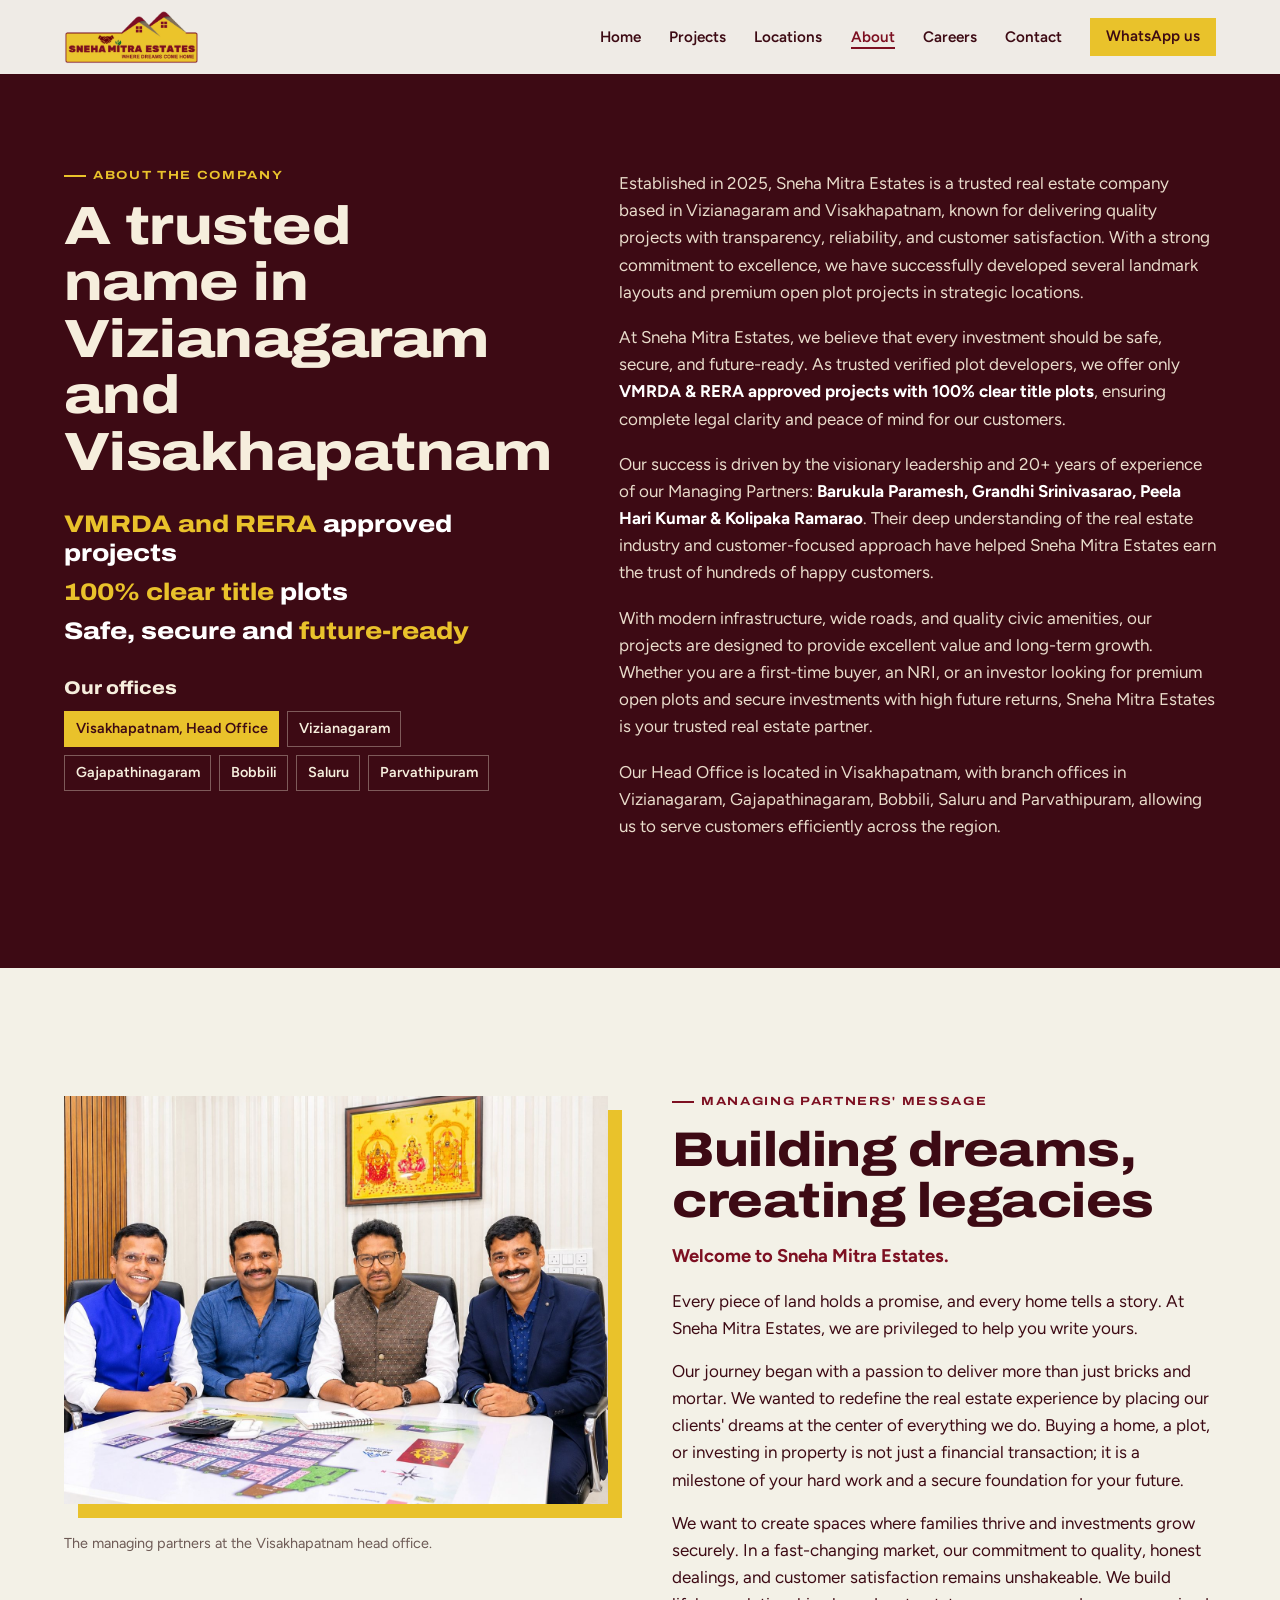
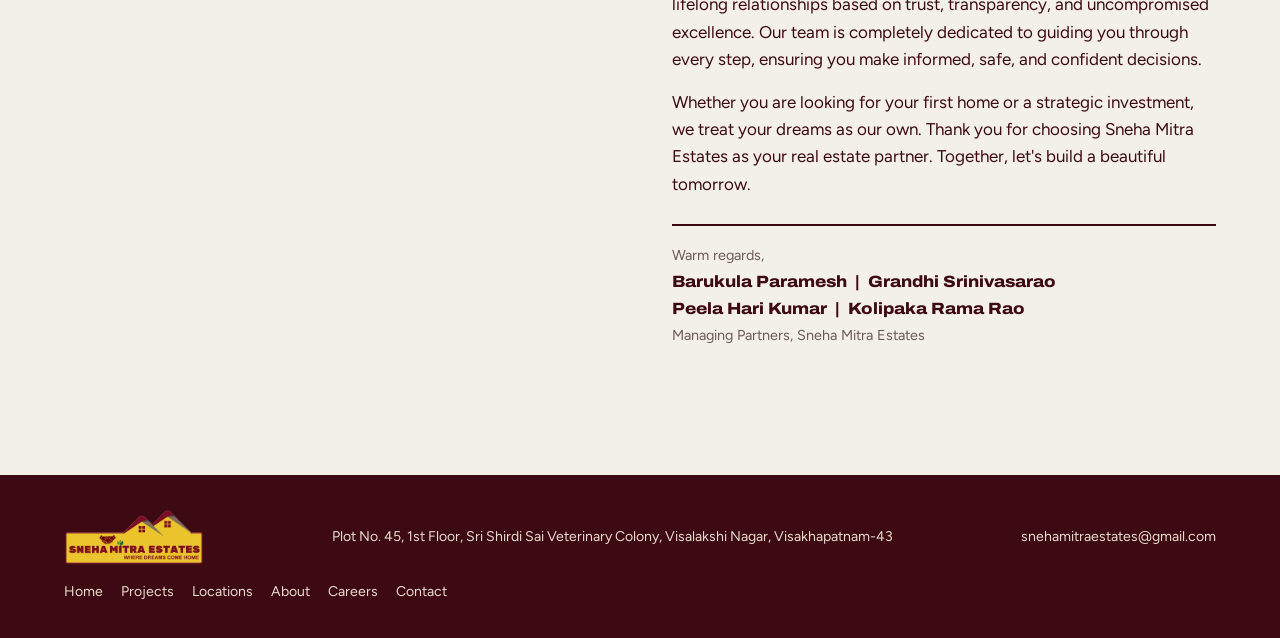
==== about.html @ 113b8b8a "initializing the multipage with admin panel" ====
<!DOCTYPE html>
<html lang="en">
<head>
<meta charset="utf-8">
<meta name="viewport" content="width=device-width, initial-scale=1">
<title>About Sneha Mitra Estates</title>
<meta name="description" content="About Sneha Mitra Estates and a message from its managing partners.">
<link rel="icon" type="image/png" href="favicon.png">
<link rel="preconnect" href="https://fonts.googleapis.com">
<link rel="preconnect" href="https://fonts.gstatic.com" crossorigin>
<link href="https://fonts.googleapis.com/css2?family=Archivo:wdth,wght@100..125,400..900&family=Figtree:wght@400;500;600;700&display=swap" rel="stylesheet">
<link rel="stylesheet" href="site.css">
</head>
<body>

<header class="top solid" id="top">
  <a class="logo" href="index.html" aria-label="Sneha Mitra Estates, home"><img src="assets/logo.png" alt="Sneha Mitra Estates. Where dreams come home"></a>
  <button type="button" class="btn line menu" id="menu" aria-expanded="false" aria-controls="nav">Menu</button>
  <nav aria-label="Main" id="nav">
    <a href="index.html">Home</a>
    <a href="projects.html">Projects</a>
    <a href="locations.html">Locations</a>
    <a href="about.html" aria-current="page">About</a>
    <a href="careers.html">Careers</a>
    <a href="contact.html">Contact</a>
    <a class="btn alt" href="https://wa.me/919885136338" target="_blank" rel="noopener">WhatsApp us</a>
  </nav>
</header>

<main>
<section class="band first" id="about">
  <div class="wrap cols">
    <div>
      <div class="head" style="margin-bottom:0">
        <span class="tag">About the company</span>
        <h1>A trusted name in Vizianagaram and Visakhapatnam</h1>
      </div>
      <div class="promise">
        <p><span>VMRDA and RERA</span> approved projects</p>
        <p><span>100% clear title</span> plots</p>
        <p>Safe, secure and <span>future-ready</span></p>
      </div>
      <div class="offices">
        <h3>Our offices</h3>
        <ul>
          <li class="ho">Visakhapatnam, Head Office</li>
          <li>Vizianagaram</li><li>Gajapathinagaram</li><li>Bobbili</li><li>Saluru</li><li>Parvathipuram</li>
        </ul>
      </div>
    </div>
    <div class="copy">
      <p>Established in 2025, Sneha Mitra Estates is a trusted real estate company based in Vizianagaram and Visakhapatnam, known for delivering quality projects with transparency, reliability, and customer satisfaction. With a strong commitment to excellence, we have successfully developed several landmark layouts and premium open plot projects in strategic locations.</p>
      <p>At Sneha Mitra Estates, we believe that every investment should be safe, secure, and future-ready. As trusted verified plot developers, we offer only <strong>VMRDA &amp; RERA approved projects with 100% clear title plots</strong>, ensuring complete legal clarity and peace of mind for our customers.</p>
      <p>Our success is driven by the visionary leadership and 20+ years of experience of our Managing Partners: <strong>Barukula Paramesh, Grandhi Srinivasarao, Peela Hari Kumar &amp; Kolipaka Ramarao</strong>. Their deep understanding of the real estate industry and customer-focused approach have helped Sneha Mitra Estates earn the trust of hundreds of happy customers.</p>
      <p>With modern infrastructure, wide roads, and quality civic amenities, our projects are designed to provide excellent value and long-term growth. Whether you are a first-time buyer, an NRI, or an investor looking for premium open plots and secure investments with high future returns, Sneha Mitra Estates is your trusted real estate partner.</p>
      <p>Our Head Office is located in Visakhapatnam, with branch offices in Vizianagaram, Gajapathinagaram, Bobbili, Saluru and Parvathipuram, allowing us to serve customers efficiently across the region.</p>
    </div>
  </div>
</section>

<section class="band" id="partners">
  <div class="wrap cols">
    <figure class="rv">
      <img src="assets/partners.jpg" alt="The four managing partners of Sneha Mitra Estates seated at the office table with the Vishnu Soudha layout plan" loading="lazy">
      <figcaption>The managing partners at the Visakhapatnam head office.</figcaption>
    </figure>
    <div class="letter">
      <span class="tag">Managing partners' message</span>
      <h2>Building dreams, creating legacies</h2>
      <p class="open">Welcome to Sneha Mitra Estates.</p>
      <p>Every piece of land holds a promise, and every home tells a story. At Sneha Mitra Estates, we are privileged to help you write yours.</p>
      <p>Our journey began with a passion to deliver more than just bricks and mortar. We wanted to redefine the real estate experience by placing our clients' dreams at the center of everything we do. Buying a home, a plot, or investing in property is not just a financial transaction; it is a milestone of your hard work and a secure foundation for your future.</p>
      <p>We want to create spaces where families thrive and investments grow securely. In a fast-changing market, our commitment to quality, honest dealings, and customer satisfaction remains unshakeable. We build lifelong relationships based on trust, transparency, and uncompromised excellence. Our team is completely dedicated to guiding you through every step, ensuring you make informed, safe, and confident decisions.</p>
      <p>Whether you are looking for your first home or a strategic investment, we treat your dreams as our own. Thank you for choosing Sneha Mitra Estates as your real estate partner. Together, let's build a beautiful tomorrow.</p>
      <div class="sign">
        <span>Warm regards,</span>
        <b>Barukula Paramesh &nbsp;|&nbsp; Grandhi Srinivasarao</b>
        <b>Peela Hari Kumar &nbsp;|&nbsp; Kolipaka Rama Rao</b>
        <span>Managing Partners, Sneha Mitra Estates</span>
      </div>
    </div>
  </div>
</section>
</main>

<footer>
  <img src="assets/logo.png" alt="Sneha Mitra Estates">
  <span>Plot No. 45, 1st Floor, Sri Shirdi Sai Veterinary Colony, Visalakshi Nagar, Visakhapatnam-43</span>
  <span>snehamitraestates@gmail.com</span>
  <nav aria-label="Footer"><a href="index.html">Home</a><a href="projects.html">Projects</a><a href="locations.html">Locations</a><a href="about.html">About</a><a href="careers.html">Careers</a><a href="contact.html">Contact</a></nav>
</footer>

<dialog class="zoom" id="zoom" aria-label="Enlarged image">
  <div class="scroll"><img alt=""></div>
  <button type="button" class="btn alt" id="zoom-x">Close</button>
</dialog>

<script src="site.js"></script>
</body>
</html>
---- site.css ----
/* Layout idea: a surveyor's layout sheet. Pale plan-paper ground, maroon ink, the yellow of the
   signboard used as solid blocks, plot-pink and plot-cream borrowed from the layout plan legend. */
:root{
  color-scheme:light;
  --paper:#f3f1e7;
  --sheet:#fbfaf4;
  --ink:#3d0a14;
  --maroon:#7d1022;
  --sign:#e9c22b;
  --leaf:#2f6b3c;
  --plot-pink:#f3cdc2;
  --plot-cream:#f1e6c2;
  --line:rgba(61,10,20,.18);
  --muted:#6d5a55;
  --display:"Archivo","Arial Narrow",Arial,sans-serif;
  --body:"Figtree","Segoe UI",system-ui,sans-serif;
  --gutter:clamp(16px,5vw,72px);
}
*{box-sizing:border-box}
html{scroll-behavior:smooth}
body{margin:0;background:var(--paper);color:var(--ink);font:400 17px/1.6 var(--body);-webkit-font-smoothing:antialiased}
img,video{max-width:100%;display:block}
a{color:inherit}
h1,h2,h3{font-family:var(--display);font-stretch:118%;font-weight:800;line-height:1.05;margin:0;text-wrap:balance;letter-spacing:-.01em}
h1{font-size:clamp(2.3rem,5.4vw,4.4rem)}
h2{font-size:clamp(1.9rem,3.8vw,3.1rem)}
h3{font-size:1.15rem;font-stretch:112%;letter-spacing:0}
p{margin:0}
:focus-visible{outline:3px solid var(--sign);outline-offset:3px}
.tag{font:700 .74rem/1 var(--display);font-stretch:120%;letter-spacing:.14em;text-transform:uppercase;color:var(--maroon);display:inline-flex;align-items:center;gap:.6em}
.tag::before{content:"";width:22px;height:2px;background:currentColor}
.btn{display:inline-flex;align-items:center;gap:.55em;font:700 .95rem/1 var(--body);padding:.95em 1.3em;background:var(--maroon);color:#fff;text-decoration:none;border:0;cursor:pointer;transition:background .2s,transform .2s}
.btn:hover{background:var(--ink);transform:translateY(-1px)}
.btn.alt{background:var(--sign);color:var(--ink)}
.btn.alt:hover{background:#f4d450}
.btn.line{background:transparent;color:var(--ink);box-shadow:inset 0 0 0 2px var(--ink)}
.btn.line:hover{background:var(--ink);color:#fff}

/* header */
.top{position:fixed;inset:0 0 auto 0;z-index:50;display:flex;align-items:center;justify-content:space-between;gap:16px;padding:10px var(--gutter);background:rgba(251,250,244,.86);backdrop-filter:blur(8px);transition:background .3s,box-shadow .3s}
section[id]{scroll-margin-top:70px}
.top.solid{background:rgba(251,250,244,.94);backdrop-filter:blur(8px);box-shadow:0 1px 0 var(--line)}
.top .logo img{height:54px;width:auto}
.top nav{display:flex;align-items:center;gap:clamp(12px,2.2vw,30px)}
.top nav a{font-weight:600;font-size:.95rem;text-decoration:none}
.top nav a:not(.btn):hover{color:var(--maroon)}
.top nav .btn{padding:.75em 1.05em}
@media (max-width:820px){.top .logo img{height:44px}}

/* tour */
#tour{position:relative;height:660vh}
.stage{position:sticky;top:0;height:100vh;height:100svh;overflow:hidden;background:linear-gradient(#bfdcee,#f3e9d2)}
#scene{position:absolute;inset:0;width:100%;height:100%;display:block}
.panel{position:absolute;left:var(--gutter);bottom:clamp(28px,11vh,110px);width:min(430px,calc(100% - 2*var(--gutter) - 46px));background:var(--sheet);padding:26px 28px 28px;border-top:6px solid var(--sign);box-shadow:0 18px 50px rgba(61,10,20,.22);opacity:0;transform:translateY(18px);transition:opacity .45s,transform .45s;pointer-events:none;display:grid;gap:14px}
.panel.on{opacity:1;transform:none;pointer-events:auto}
.panel h1{font-size:clamp(2rem,4.2vw,3.2rem)}
.panel h2{font-size:clamp(1.6rem,2.8vw,2.2rem)}
.panel p{color:var(--muted)}
.panel ul{list-style:none;margin:2px 0 0;padding:0;display:flex;flex-wrap:wrap;gap:8px}
.panel li{font-size:.84rem;font-weight:600;padding:.35em .7em;background:var(--plot-cream)}
.panel li.pk{background:var(--plot-pink)}
.cue{display:flex;align-items:center;gap:10px;font-weight:700;font-size:.9rem;color:var(--maroon)}
.cue i{width:18px;height:28px;border:2px solid currentColor;border-radius:10px;position:relative}
.cue i::after{content:"";position:absolute;left:50%;top:5px;width:3px;height:6px;margin-left:-1.5px;background:currentColor;border-radius:2px;animation:cue 1.6s infinite}
@keyframes cue{0%{transform:none;opacity:1}80%,100%{transform:translateY(9px);opacity:0}}
.rail{position:absolute;right:calc(var(--gutter) - 6px);top:50%;transform:translateY(-50%);display:grid;gap:4px;z-index:3}
.rail button{all:unset;cursor:pointer;display:flex;align-items:center;justify-content:flex-end;gap:10px;padding:7px 6px;font:700 .72rem/1 var(--display);font-stretch:118%;letter-spacing:.12em;text-transform:uppercase;color:var(--ink)}
.rail button span{opacity:0;transform:translateX(6px);transition:.25s;background:var(--sheet);padding:.5em .7em}
.rail button::after{content:"";width:12px;height:12px;background:var(--sheet);box-shadow:0 0 0 2px var(--ink);transition:.25s}
.rail button:hover span,.rail button.on span,.rail button:focus-visible span{opacity:1;transform:none}
.rail button.on::after{background:var(--sign);transform:rotate(45deg)}
.note{position:absolute;right:var(--gutter);bottom:14px;font-size:.74rem;color:var(--ink);background:rgba(251,250,244,.8);padding:.3em .6em;z-index:2}
@media (max-width:700px){
  .panel{bottom:44px;padding:20px 20px 22px;gap:10px}
  .panel p{font-size:.95rem}
  .rail{top:96px;transform:none}
  .rail button span{display:none}
  .note{left:var(--gutter);right:auto;bottom:auto;top:84px;max-width:60%}
  .panel{bottom:22px}
}
/* no WebGL: the tour becomes a plain stack */
.no3d #tour{height:auto}
.no3d .stage{position:relative;height:auto;padding:120px var(--gutter) 60px;display:grid;gap:18px;background:var(--paper) url(assets/vs-villa.jpg) center/cover}
.no3d #scene,.no3d .rail,.no3d .note{display:none}
.no3d .panel{position:static;opacity:1;transform:none;pointer-events:auto;width:min(560px,100%)}

/* sections */
section.band{padding:clamp(64px,10vw,130px) var(--gutter)}
.wrap{max-width:1240px;margin:0 auto}
.head{display:grid;gap:16px;max-width:760px;margin-bottom:clamp(32px,5vw,60px)}
.lede{font-size:1.15rem;color:var(--muted);max-width:62ch}
.project{display:grid;grid-template-columns:minmax(0,1.1fr) minmax(0,1fr);gap:clamp(24px,4vw,60px);align-items:start;padding:clamp(28px,4vw,52px) 0;border-top:2px solid var(--ink)}
.project + .project{margin-top:clamp(30px,5vw,70px)}
.project .media{display:grid;gap:14px;position:sticky;top:90px}
.project video{width:100%;aspect-ratio:16/9;object-fit:cover;background:#222}
.thumbs{display:grid;grid-template-columns:repeat(3,minmax(0,1fr));gap:14px}
.thumbs button{all:unset;cursor:zoom-in;display:block;position:relative;background:var(--sheet);box-shadow:0 0 0 1px var(--line)}
.thumbs button:focus-visible{outline:3px solid var(--sign);outline-offset:3px}
.thumbs img{width:100%;aspect-ratio:4/3;object-fit:cover}
.thumbs span{display:block;font-size:.78rem;font-weight:700;padding:.55em .7em}
.project .info{display:grid;gap:22px}
.where{font-weight:600;color:var(--maroon)}
dl.facts{margin:0;display:grid;grid-template-columns:auto 1fr;gap:0}
dl.facts dt,dl.facts dd{margin:0;padding:.6em 0;border-bottom:1px solid var(--line);font-size:.95rem}
dl.facts dt{font-weight:700;padding-right:1.4em;white-space:nowrap}
dl.facts dd{font-variant-numeric:tabular-nums;overflow-wrap:anywhere}
.lists{display:grid;grid-template-columns:repeat(auto-fit,minmax(230px,1fr));gap:22px}
.lists h3{margin-bottom:10px;padding:.5em .7em;background:var(--plot-cream);display:inline-block}
.lists div:first-child h3{background:var(--plot-pink)}
.lists ul{margin:0;padding:0;list-style:none;display:grid;gap:7px;font-size:.95rem}
.lists li{padding-left:1.2em;position:relative}
.lists li::before{content:"";position:absolute;left:0;top:.6em;width:7px;height:7px;background:var(--maroon);transform:rotate(45deg)}
@media (max-width:900px){.project{grid-template-columns:1fr}.project .media{position:static}}

#about{background:var(--ink);color:#f6eedd}
#about .tag{color:var(--sign)}
#about .cols{display:grid;grid-template-columns:minmax(0,1fr) minmax(0,1.25fr);gap:clamp(28px,6vw,90px)}
#about .copy{display:grid;gap:18px;color:#e9dccb;max-width:62ch}
#about .copy strong{color:#fff}
.offices{margin-top:34px;display:grid;gap:12px}
.offices ul{list-style:none;margin:0;padding:0;display:flex;flex-wrap:wrap;gap:8px}
.offices li{padding:.45em .8em;font-weight:600;font-size:.9rem;box-shadow:inset 0 0 0 1px rgba(246,238,221,.35)}
.offices li.ho{background:var(--sign);color:var(--ink);box-shadow:none}
.promise{display:grid;gap:10px;margin-top:30px}
.promise p{font:800 clamp(1.2rem,2vw,1.5rem)/1.2 var(--display);font-stretch:116%;color:#fff}
.promise p span{color:var(--sign)}
@media (max-width:900px){#about .cols{grid-template-columns:1fr}}

#partners .cols{display:grid;grid-template-columns:minmax(0,1fr) minmax(0,1fr);gap:clamp(28px,5vw,70px);align-items:start}
#partners figure{margin:0;position:sticky;top:90px}
#partners figure img{width:100%;box-shadow:14px 14px 0 var(--sign)}
#partners figcaption{margin-top:28px;font-size:.9rem;color:var(--muted)}
.letter{display:grid;gap:16px;max-width:60ch}
.letter .open{font-weight:700;font-size:1.15rem;color:var(--maroon)}
.sign{margin-top:10px;padding-top:18px;border-top:2px solid var(--ink);display:grid;gap:4px}
.sign b{font:800 1.02rem/1.4 var(--display);font-stretch:112%}
.sign span{font-size:.9rem;color:var(--muted)}
@media (max-width:900px){#partners .cols{grid-template-columns:1fr}#partners figure{position:static}}

#contact{background:var(--sign)}
#contact .cols{display:grid;grid-template-columns:minmax(0,1fr) minmax(0,1fr);gap:clamp(28px,5vw,70px)}
#contact .tag{color:var(--ink)}
.reach{display:grid;gap:22px;align-content:start}
.reach h3{margin-bottom:6px}
.nums{list-style:none;margin:0;padding:0;display:flex;flex-wrap:wrap;gap:8px}
.nums a{display:inline-block;padding:.5em .8em;background:var(--sheet);font-weight:700;text-decoration:none;font-variant-numeric:tabular-nums}
.nums a:hover{background:#fff}
form.enq{background:var(--sheet);padding:clamp(22px,3vw,36px);display:grid;gap:14px;box-shadow:14px 14px 0 var(--ink)}
form.enq label{display:grid;gap:6px;font-weight:700;font-size:.88rem}
form.enq input,form.enq select,form.enq textarea{font:inherit;font-weight:400;padding:.7em .8em;border:1.5px solid var(--line);background:#fff;color:var(--ink);border-radius:0;width:100%}
form.enq input:focus,form.enq select:focus,form.enq textarea:focus{outline:none;border-color:var(--maroon)}
form.enq small{color:var(--muted)}
@media (max-width:900px){#contact .cols{grid-template-columns:1fr}}

footer{background:var(--ink);color:#e9dccb;padding:34px var(--gutter);display:flex;flex-wrap:wrap;gap:16px;align-items:center;justify-content:space-between;font-size:.88rem}
footer img{height:56px}

dialog.zoom{border:0;padding:0;max-width:96vw;max-height:94vh;background:var(--sheet);box-shadow:0 30px 80px rgba(0,0,0,.5)}
dialog.zoom::backdrop{background:rgba(30,5,10,.8)}
dialog.zoom .scroll{overflow:auto;max-height:94vh}
dialog.zoom img{max-width:none;width:min(1600px,180vw)}
dialog.zoom button{position:fixed;top:14px;right:14px}
@media (prefers-reduced-motion:reduce){html{scroll-behavior:auto}.cue i::after{animation:none}.panel{transition:none}}

/* downloads, locations, careers, mobile menu */
.actions{display:flex;flex-wrap:wrap;gap:10px}
.btn svg{width:1.05em;height:1.05em;flex:none}
#locations{background:var(--sheet);border-top:2px solid var(--ink)}
.places{display:grid;grid-template-columns:repeat(auto-fit,minmax(280px,1fr));gap:clamp(18px,2.5vw,32px)}
.place{display:grid;grid-template-rows:auto 1fr;background:var(--paper);box-shadow:0 0 0 1px var(--line)}
.place .map{aspect-ratio:4/3;background:var(--plot-cream);position:relative;overflow:hidden}
.place .map img,.place .map iframe{position:absolute;inset:0;width:100%;height:100%;object-fit:cover;border:0}
.place .map .pin{position:absolute;inset:0;display:grid;place-items:center;font:800 1.1rem/1.2 var(--display);font-stretch:116%;color:var(--maroon);text-align:center;padding:20px;background:repeating-linear-gradient(0deg,transparent 0 39px,var(--line) 39px 40px),repeating-linear-gradient(90deg,transparent 0 39px,var(--line) 39px 40px),var(--plot-cream)}
.place .body{padding:20px 22px 24px;display:grid;gap:10px;align-content:start}
.place .kind{font:700 .72rem/1 var(--display);font-stretch:120%;letter-spacing:.14em;text-transform:uppercase;padding:.5em .7em;justify-self:start;background:var(--plot-pink)}
.place .kind.office{background:var(--sign)}
.place p{color:var(--muted);font-size:.95rem}
.place .btn{justify-self:start;margin-top:6px}
.menu{display:none}
@media (max-width:980px){
  .menu{display:inline-flex}
  .top nav{position:absolute;top:100%;right:var(--gutter);flex-direction:column;align-items:stretch;gap:0;background:var(--sheet);box-shadow:0 18px 40px rgba(61,10,20,.25);min-width:220px;display:none}
  .top nav.open{display:flex}
  .top nav a:not(.btn){display:block;padding:.9em 1.1em;border-bottom:1px solid var(--line)}
  .top nav .btn{justify-content:center}
}
.page-head{padding:clamp(120px,16vw,190px) var(--gutter) clamp(40px,6vw,70px)}
.page-head .head{margin:0}
.work{display:grid;grid-template-columns:repeat(auto-fit,minmax(220px,1fr));gap:0;border-top:2px solid var(--ink)}
.work div{padding:22px 22px 26px 0;border-bottom:1px solid var(--line);display:grid;gap:8px;align-content:start}
.work p{color:var(--muted);font-size:.95rem}
#apply{background:var(--sign)}
#apply .cols{display:grid;grid-template-columns:minmax(0,1fr) minmax(0,1fr);gap:clamp(28px,5vw,70px)}
#apply .tag{color:var(--ink)}
@media (max-width:900px){#apply .cols{grid-template-columns:1fr}}

/* multi-page additions */
.top nav a[aria-current="page"]{color:var(--maroon);box-shadow:inset 0 -2px 0 var(--maroon)}
section.band.first{padding-top:clamp(120px,14vw,170px)}
.first h1{font-size:clamp(2rem,4.2vw,3.4rem)}
.project.solo{border-top:0;padding-top:0}
.crumb{margin-bottom:22px;font-weight:700;font-size:.9rem}
.crumb a{text-decoration:none;color:var(--maroon)}
.crumb a::before{content:"\2190  "}
.teasers{display:grid;grid-template-columns:repeat(auto-fit,minmax(300px,1fr));gap:clamp(20px,3vw,40px)}
.teaser{display:grid;grid-template-rows:auto 1fr;text-decoration:none;background:var(--sheet);box-shadow:0 0 0 1px var(--line);transition:transform .25s,box-shadow .25s}
.teaser:hover{transform:translateY(-4px);box-shadow:10px 10px 0 var(--sign)}
.teaser img{width:100%;aspect-ratio:16/9;object-fit:cover}
.t-body{display:grid;gap:8px;padding:22px 24px 26px;align-content:start}
.t-body strong{font:800 clamp(1.5rem,2.6vw,2.1rem)/1.05 var(--display);font-stretch:118%}
.t-lede{color:var(--muted)}
.t-go{justify-self:start;margin-top:8px;font-weight:700;color:var(--maroon);border-bottom:2px solid var(--sign)}
.places.one{grid-template-columns:minmax(0,560px)}
footer nav{display:flex;flex-wrap:wrap;gap:6px 18px}
footer nav a{text-decoration:none}
footer nav a:hover{color:var(--sign)}
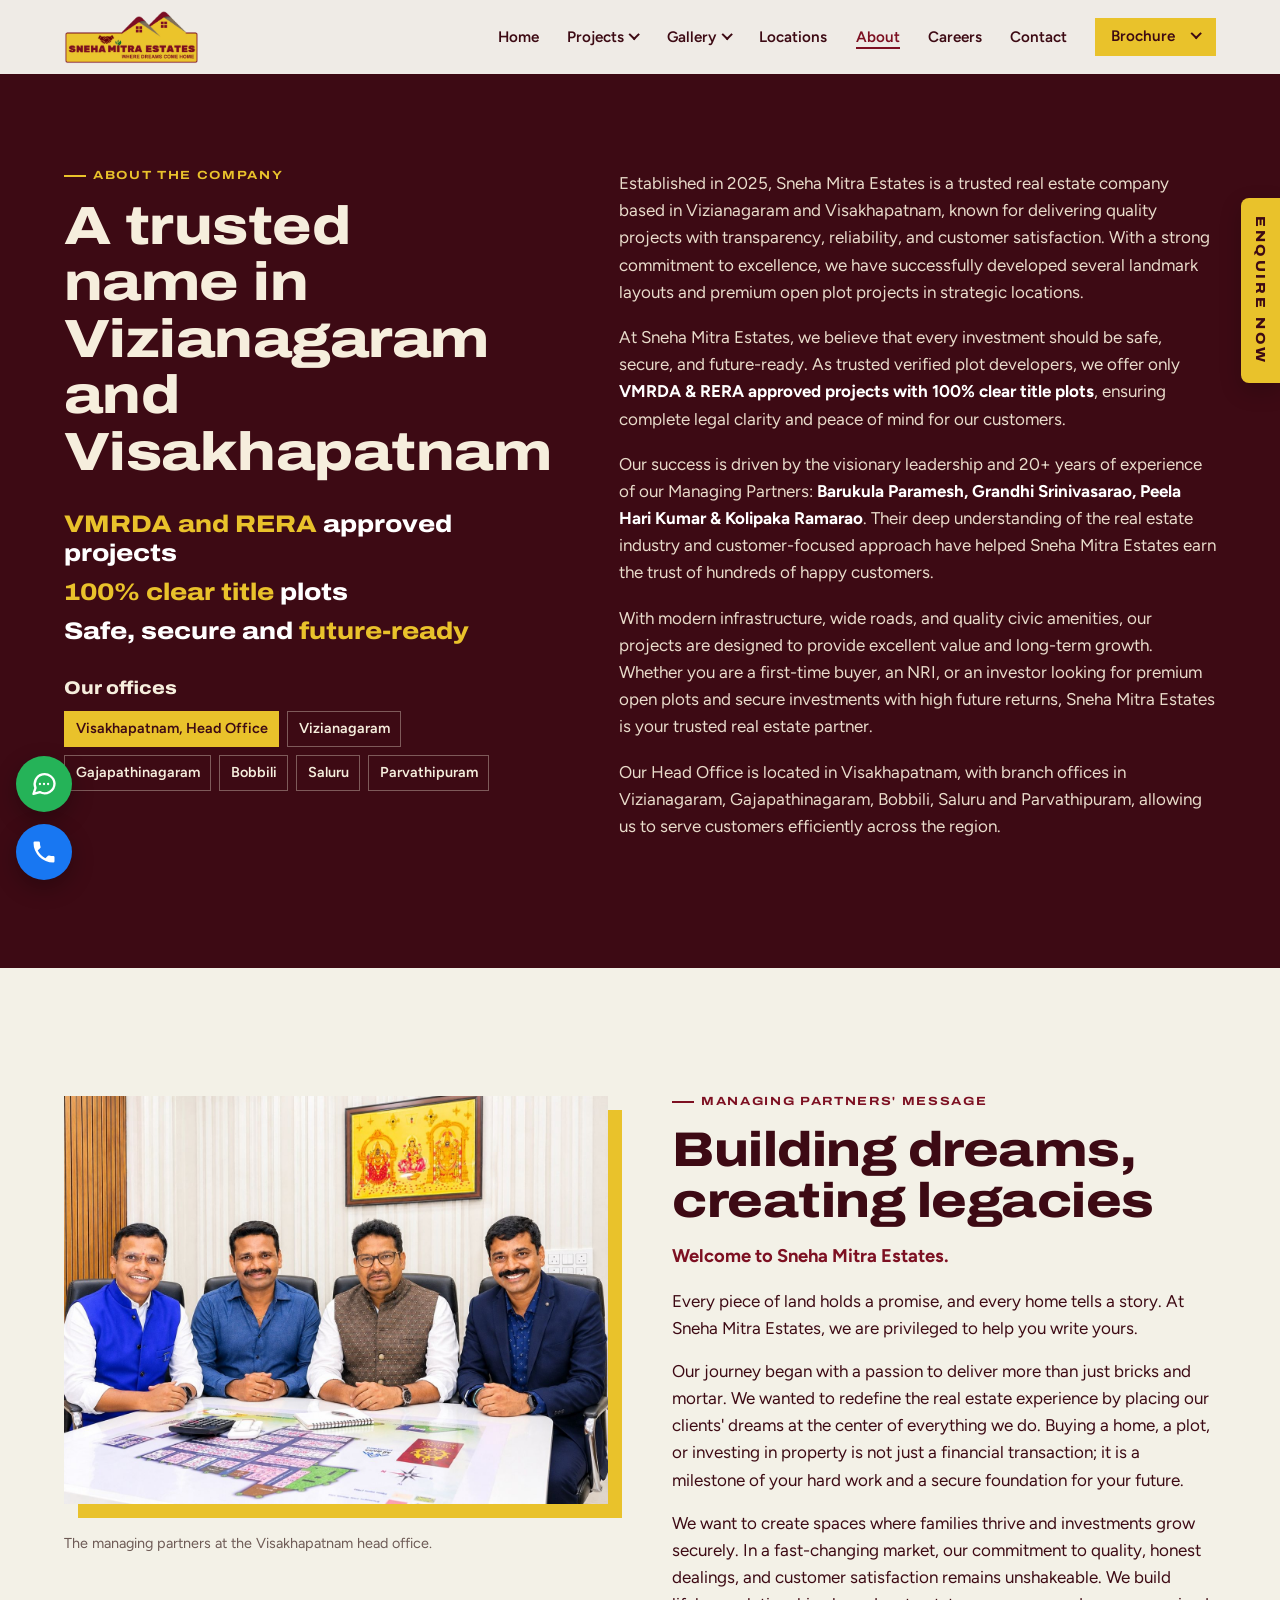
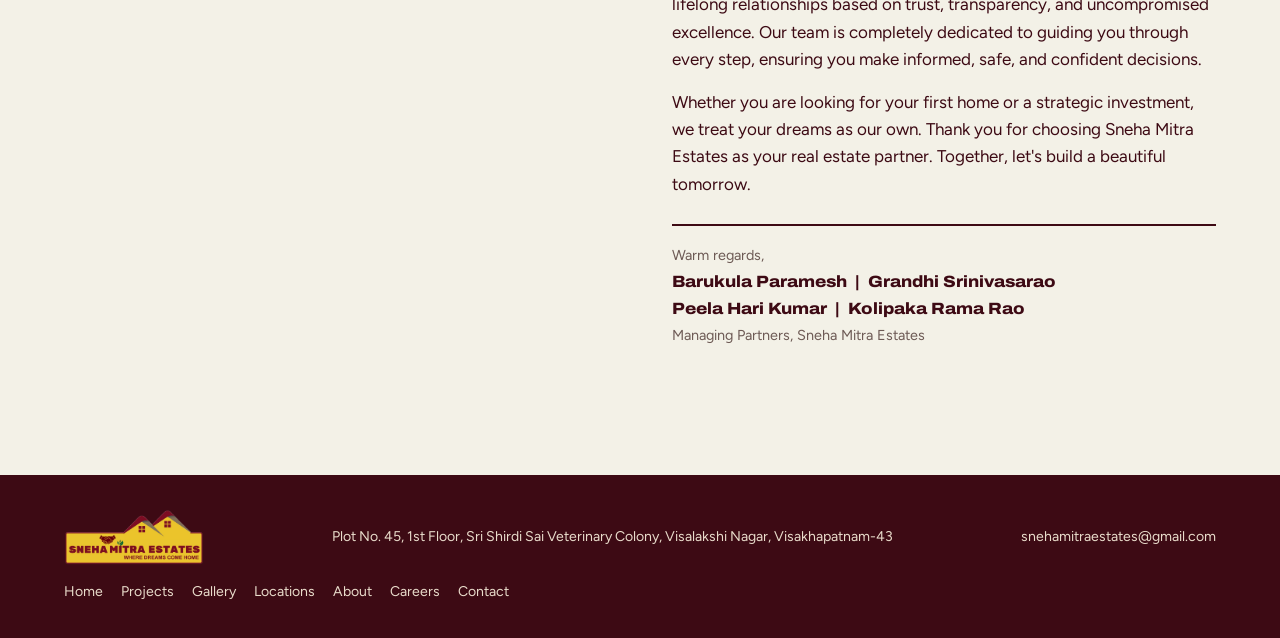
==== commit 2731ee29: "Add gallery, project status and brochure menu" ====
--- a/about.html
+++ b/about.html
@@ -18,12 +18,13 @@
   <button type="button" class="btn line menu" id="menu" aria-expanded="false" aria-controls="nav">Menu</button>
   <nav aria-label="Main" id="nav">
     <a href="index.html">Home</a>
-    <a href="projects.html">Projects</a>
+    <div class="dd"><a href="projects.html">Projects</a><div class="sub"><a href="projects.html#ongoing">Ongoing projects</a><a href="projects.html#completed">Completed projects</a><a href="projects.html#upcoming">Upcoming projects</a><a href="projects.html#all">All projects</a></div></div>
+    <div class="dd"><a href="gallery.html">Gallery</a><div class="sub"><a href="gallery.html#photos">Photo Gallery</a><a href="gallery.html#videos">Video Gallery</a><a href="gallery.html#media">Media Gallery</a></div></div>
     <a href="locations.html">Locations</a>
     <a href="about.html" aria-current="page">About</a>
     <a href="careers.html">Careers</a>
     <a href="contact.html">Contact</a>
-    <a class="btn alt" href="https://wa.me/919885136338" target="_blank" rel="noopener">WhatsApp us</a>
+    <div class="dd bro"><a class="btn alt" href="projects.html" aria-haspopup="true">Brochure</a><div class="sub"><a href="downloads/vishnu-soudha-brochure.pdf" download data-view="assets/vs-brochure.jpg">Vishnu Soudha brochure</a><a href="downloads/harmony-homes-brochure.pdf" download data-view="assets/hh-brochure.jpg">Harmony Homes brochure</a></div></div>
   </nav>
 </header>
 
@@ -87,8 +88,15 @@
   <img src="assets/logo.png" alt="Sneha Mitra Estates">
   <span>Plot No. 45, 1st Floor, Sri Shirdi Sai Veterinary Colony, Visalakshi Nagar, Visakhapatnam-43</span>
   <span>snehamitraestates@gmail.com</span>
-  <nav aria-label="Footer"><a href="index.html">Home</a><a href="projects.html">Projects</a><a href="locations.html">Locations</a><a href="about.html">About</a><a href="careers.html">Careers</a><a href="contact.html">Contact</a></nav>
+  <nav aria-label="Footer"><a href="index.html">Home</a><a href="projects.html">Projects</a><a href="gallery.html">Gallery</a><a href="locations.html">Locations</a><a href="about.html">About</a><a href="careers.html">Careers</a><a href="contact.html">Contact</a></nav>
 </footer>
+
+<div class="floats">
+  <a class="fab wa" href="https://wa.me/919885136338" target="_blank" rel="noopener" aria-label="Chat with us on WhatsApp"><svg viewBox="0 0 24 24" fill="none" stroke="currentColor" stroke-width="2" stroke-linecap="round" stroke-linejoin="round" aria-hidden="true"><path d="M21 11.5a8.5 8.5 0 0 1-12.6 7.4L3 20.5l1.7-5.1A8.5 8.5 0 1 1 21 11.5z"/><path d="M8.5 12h.01M12 12h.01M15.5 12h.01"/></svg></a>
+  <a class="fab call" href="tel:+919885136338" aria-label="Call us"><svg viewBox="0 0 24 24" fill="currentColor" aria-hidden="true"><path d="M6.6 10.8a15.1 15.1 0 0 0 6.6 6.6l2.2-2.2a1 1 0 0 1 1-.25 11.4 11.4 0 0 0 3.6.57 1 1 0 0 1 1 1V20a1 1 0 0 1-1 1A17 17 0 0 1 3 4a1 1 0 0 1 1-1h3.5a1 1 0 0 1 1 1 11.4 11.4 0 0 0 .57 3.6 1 1 0 0 1-.25 1z"/></svg></a>
+  <a class="enq-tab" href="contact.html#enq">Enquire now</a>
+  <button type="button" class="to-top" id="to-top" aria-label="Back to top"><svg viewBox="0 0 24 24" fill="none" stroke="currentColor" stroke-width="2.4" stroke-linecap="round" stroke-linejoin="round" aria-hidden="true"><path d="M12 19V5m0 0l-6 6m6-6l6 6"/></svg></button>
+</div>
 
 <dialog class="zoom" id="zoom" aria-label="Enlarged image">
   <div class="scroll"><img alt=""></div>
@@ -97,4 +105,4 @@
 
 <script src="site.js"></script>
 </body>
-</html>
+</html>
--- a/site.css
+++ b/site.css
@@ -177,7 +177,7 @@
 .place p{color:var(--muted);font-size:.95rem}
 .place .btn{justify-self:start;margin-top:6px}
 .menu{display:none}
-@media (max-width:980px){
+@media (max-width:1140px){
   .menu{display:inline-flex}
   .top nav{position:absolute;top:100%;right:var(--gutter);flex-direction:column;align-items:stretch;gap:0;background:var(--sheet);box-shadow:0 18px 40px rgba(61,10,20,.25);min-width:220px;display:none}
   .top nav.open{display:flex}
@@ -214,3 +214,67 @@
 footer nav{display:flex;flex-wrap:wrap;gap:6px 18px}
 footer nav a{text-decoration:none}
 footer nav a:hover{color:var(--sign)}
+
+/* projects dropdown, poster cards, floating buttons */
+.dd{position:relative;padding-block:14px;margin-block:-14px}
+.dd>a::after{content:"";display:inline-block;margin-left:.45em;width:.42em;height:.42em;border-right:2px solid currentColor;border-bottom:2px solid currentColor;transform:translateY(-.22em) rotate(45deg)}
+.sub{position:absolute;top:100%;left:-18px;min-width:230px;background:var(--sheet);box-shadow:0 18px 40px rgba(61,10,20,.22);padding:8px 0;display:none;z-index:5}
+.dd:hover .sub,.dd:focus-within .sub{display:block}
+.top nav .sub a{display:block;padding:.75em 18px;box-shadow:none}
+.top nav .sub a:hover{background:var(--plot-cream)}
+@media (max-width:1140px){
+  .dd{padding:0;margin:0}
+  .sub{position:static;display:block;box-shadow:none;padding:0;min-width:0}
+  .top nav .sub a{padding-left:2.2em;font-weight:500}
+}
+.posters{display:grid;grid-template-columns:repeat(auto-fill,minmax(240px,1fr));gap:clamp(18px,2.6vw,36px)}
+.poster{position:relative;display:block;aspect-ratio:3/4.3;border-radius:18px;overflow:hidden;text-decoration:none;color:#fff;background:var(--ink);box-shadow:0 10px 30px rgba(61,10,20,.18);transition:transform .3s,box-shadow .3s}
+.poster img{position:absolute;inset:0;width:100%;height:100%;object-fit:cover;object-position:top;transition:transform .5s}
+.poster::after{content:"";position:absolute;inset:40% 0 0 0;background:linear-gradient(transparent,rgba(30,5,10,.92))}
+.poster:hover{transform:translateY(-6px);box-shadow:0 22px 44px rgba(61,10,20,.3)}
+.poster:hover img{transform:scale(1.04)}
+.p-body{position:absolute;left:0;right:0;bottom:0;z-index:1;padding:20px 20px 22px;display:grid;gap:4px}
+.p-body strong{font:800 1.45rem/1.1 var(--display);font-stretch:116%}
+.p-body span{font-size:.9rem;opacity:.9}
+.p-body em{font-style:normal;font-weight:700;font-size:.85rem;color:var(--sign);margin-top:6px}
+.floats a,.floats button{position:fixed;z-index:40}
+.fab{left:16px;width:56px;height:56px;border-radius:50%;display:grid;place-items:center;color:#fff;box-shadow:0 8px 22px rgba(0,0,0,.28);transition:transform .2s}
+.fab:hover{transform:scale(1.08)}
+.fab svg{width:28px;height:28px}
+.fab.wa{bottom:88px;background:#25b358}
+.fab.call{bottom:20px;background:#1877f2}
+.enq-tab{right:0;top:22%;writing-mode:vertical-rl;background:var(--sign);color:var(--ink);font:800 .82rem/1 var(--display);font-stretch:118%;letter-spacing:.2em;text-transform:uppercase;text-decoration:none;padding:18px 13px;border-radius:8px 0 0 8px;box-shadow:0 8px 22px rgba(0,0,0,.2)}
+.enq-tab:hover{background:#f4d450}
+.to-top{right:20px;bottom:20px;width:50px;height:50px;border-radius:50%;border:2px solid var(--maroon);background:var(--sheet);color:var(--maroon);cursor:pointer;display:grid;place-items:center;opacity:0;pointer-events:none;transition:opacity .3s,transform .2s}
+.to-top.show{opacity:1;pointer-events:auto}
+.to-top:hover{transform:translateY(-3px)}
+.to-top svg{width:22px;height:22px}
+body.in-tour .floats{display:none}
+@media (max-width:700px){.fab{width:50px;height:50px}.fab.wa{bottom:78px}.enq-tab{padding:14px 10px;font-size:.72rem}}
+
+/* project status filter and header brochure menu */
+.dd.bro .sub{left:auto;right:0}
+.dd.open .sub{display:block}
+.dd.bro>a::after{margin-left:.55em}
+.filters{display:flex;flex-wrap:wrap;gap:8px;margin-bottom:clamp(22px,3vw,36px)}
+.filters a{padding:.55em 1.1em;font-weight:700;font-size:.92rem;text-decoration:none;box-shadow:inset 0 0 0 2px var(--ink)}
+.filters a:hover{background:var(--plot-cream)}
+.filters a.on{background:var(--ink);color:#fff}
+.poster[hidden]{display:none}
+.p-status{position:absolute;top:14px;left:14px;z-index:1;background:var(--sign);color:var(--ink);font:800 .7rem/1 var(--display);font-stretch:118%;letter-spacing:.12em;text-transform:uppercase;padding:.55em .8em;border-radius:4px}
+.empty{padding:34px 28px;background:var(--sheet);box-shadow:0 0 0 1px var(--line);color:var(--muted);font-size:1.05rem}
+
+/* gallery */
+.gal{display:grid;grid-template-columns:repeat(auto-fill,minmax(250px,1fr));gap:clamp(12px,1.6vw,22px)}
+.gal button,.gal a.file{all:unset;cursor:zoom-in;display:block;position:relative;border-radius:14px;overflow:hidden;background:var(--ink);box-shadow:0 6px 20px rgba(61,10,20,.14);transition:transform .25s}
+.gal button:hover,.gal a.file:hover{transform:translateY(-4px)}
+.gal button:focus-visible,.gal a.file:focus-visible{outline:3px solid var(--sign);outline-offset:3px}
+.gal img{width:100%;aspect-ratio:4/3;object-fit:cover;display:block}
+.gal span{position:absolute;left:0;right:0;bottom:0;padding:26px 14px 12px;color:#fff;font-weight:600;font-size:.88rem;background:linear-gradient(transparent,rgba(30,5,10,.85))}
+.gal a.file{cursor:pointer;aspect-ratio:4/3;display:grid;place-items:center;color:#fff;font:800 1.6rem var(--display)}
+.gal.videos{grid-template-columns:repeat(auto-fill,minmax(320px,1fr))}
+.gal figure{margin:0;display:grid;gap:8px}
+.gal video{width:100%;aspect-ratio:16/9;object-fit:cover;background:#222;border-radius:14px}
+.gal figcaption{font-weight:700}
+.gsec + .gsec{margin-top:clamp(48px,7vw,90px)}
+.gsec h2{margin-bottom:22px}
